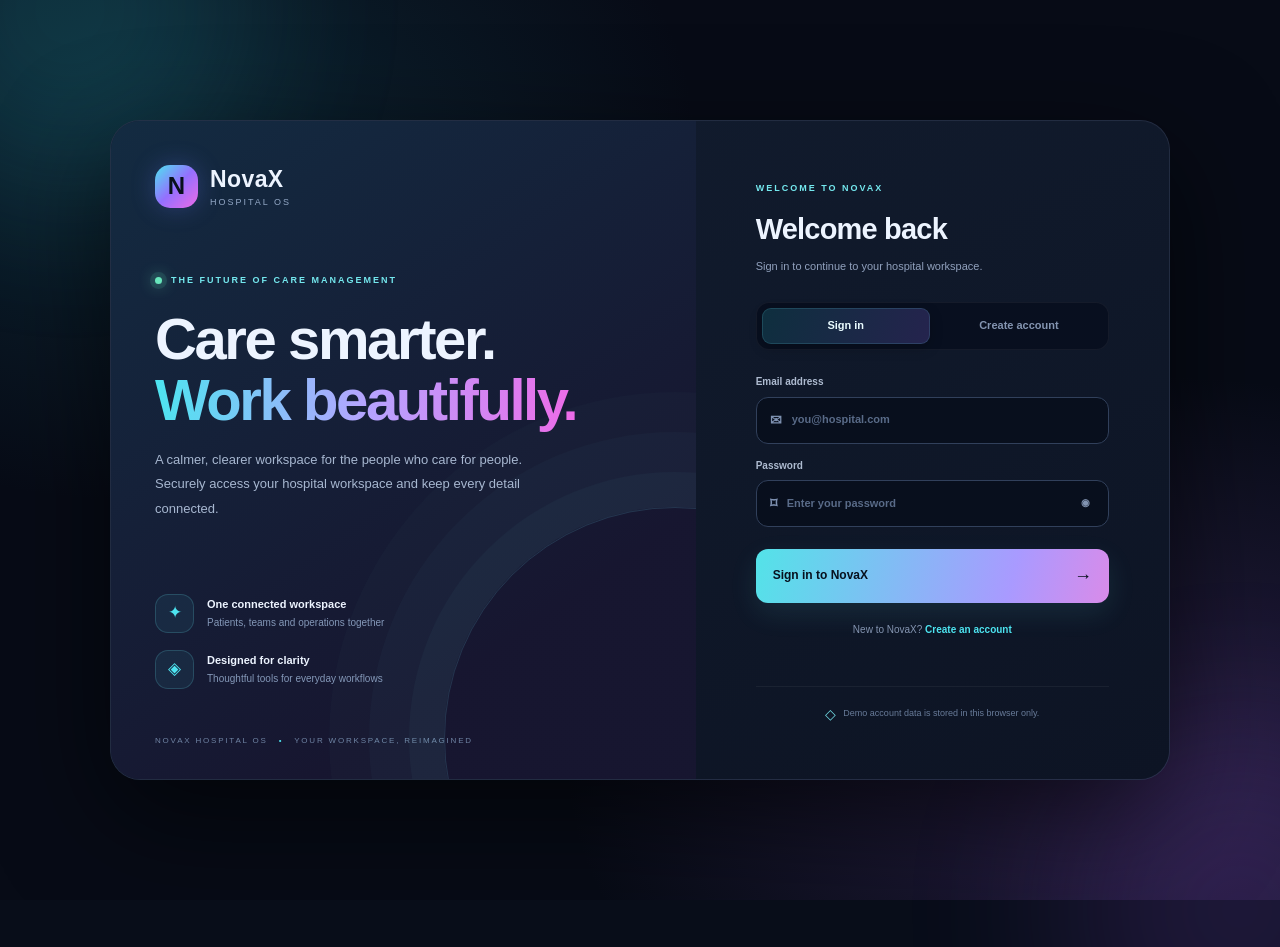
==== frontend/index.html @ 5b9815b8 "HTML and JS files are added" ====
<!doctype html>
<html lang="en">
<head>
    <meta charset="utf-8">
    <meta name="viewport" content="width=device-width, initial-scale=1">
    <title>NovaX | Hospital Management System</title>
    <link rel="stylesheet" href="style.css">
    <script src="script.js" defer></script>
</head>
<body>

<div class="auth-screen" id="authScreen">
    <div class="auth-orb auth-orb-one"></div>
    <div class="auth-orb auth-orb-two"></div>
    <div class="auth-shell">
        <section class="auth-showcase">
            <div class="auth-brand">
                <div class="logo">N</div>
                <div><b>NovaX</b><small>HOSPITAL OS</small></div>
            </div>
            <div class="auth-showcase-copy">
                <span class="auth-kicker"><span class="pulse-dot"></span> THE FUTURE OF CARE MANAGEMENT</span>
                <h1>Care smarter.<br><span class="gradient">Work beautifully.</span></h1>
                <p>A calmer, clearer workspace for the people who care for people. Securely access your hospital workspace and keep every detail connected.</p>
            </div>
            <div class="auth-feature-list">
                <div class="auth-feature"><span>✦</span><div><b>One connected workspace</b><small>Patients, teams and operations together</small></div></div>
                <div class="auth-feature"><span>◈</span><div><b>Designed for clarity</b><small>Thoughtful tools for everyday workflows</small></div></div>
            </div>
            <div class="auth-showcase-foot">NOVAX HOSPITAL OS <span>•</span> YOUR WORKSPACE, REIMAGINED</div>
        </section>

        <section class="auth-panel">
            <div class="auth-mobile-brand">
                <div class="logo">N</div><b>NovaX</b>
            </div>
            <div class="auth-heading">
                <span class="auth-kicker">WELCOME TO NOVAX</span>
                <h2 id="authTitle">Welcome back</h2>
                <p id="authSubtitle">Sign in to continue to your hospital workspace.</p>
            </div>

            <div class="auth-tabs" role="tablist" aria-label="Authentication options">
                <button type="button" class="auth-tab active" id="loginTab" data-auth-mode="login">Sign in</button>
                <button type="button" class="auth-tab" id="registerTab" data-auth-mode="register">Create account</button>
            </div>

            <form id="loginForm" class="auth-form" autocomplete="on">
                <label class="auth-field">
                    <span>Email address</span>
                    <div class="auth-input-wrap"><span>✉</span><input id="loginEmail" type="email" placeholder="you@hospital.com" autocomplete="username" required></div>
                </label>
                <label class="auth-field">
                    <span>Password</span>
                    <div class="auth-input-wrap"><span>⌑</span><input id="loginPassword" type="password" placeholder="Enter your password" autocomplete="current-password" required><button class="password-toggle" type="button" data-toggle-password="loginPassword" aria-label="Show password">◉</button></div>
                </label>
                <button class="auth-submit" type="submit"><span>Sign in to NovaX</span><b>→</b></button>
                <p class="auth-switch">New to NovaX? <button type="button" data-switch-auth="register">Create an account</button></p>
            </form>

            <form id="registerForm" class="auth-form" autocomplete="on" hidden>
                <label class="auth-field">
                    <span>Full name</span>
                    <div class="auth-input-wrap"><span>♙</span><input id="registerName" type="text" placeholder="Your full name" autocomplete="name" maxlength="80" required></div>
                </label>
                <label class="auth-field">
                    <span>Email address</span>
                    <div class="auth-input-wrap"><span>✉</span><input id="registerEmail" type="email" placeholder="you@hospital.com" autocomplete="email" maxlength="160" required></div>
                </label>
                <label class="auth-field">
                    <span>Password</span>
                    <div class="auth-input-wrap"><span>⌑</span><input id="registerPassword" type="password" placeholder="At least 8 characters" autocomplete="new-password" minlength="8" required><button class="password-toggle" type="button" data-toggle-password="registerPassword" aria-label="Show password">◉</button></div>
                </label>
                <label class="auth-field">
                    <span>Confirm password</span>
                    <div class="auth-input-wrap"><span>⌑</span><input id="registerConfirm" type="password" placeholder="Enter your password again" autocomplete="new-password" minlength="8" required></div>
                </label>
                <button class="auth-submit" type="submit"><span>Create my account</span><b>→</b></button>
                <p class="auth-switch">Already have an account? <button type="button" data-switch-auth="login">Sign in</button></p>
            </form>

            <div class="auth-message" id="authMessage" role="status" aria-live="polite"></div>
            <div class="auth-security"><span>◇</span> Demo account data is stored in this browser only.</div>
        </section>
    </div>
</div>

<div class="app" id="mainApp">
    <aside class="side">
        <div class="brand">
            <div class="logo">N</div>
            <div><b>NovaX</b><small>HOSPITAL OS</small></div>
        </div>

        <div>
            <div class="navlabel">HOSPITAL WORKSPACE</div>
            <nav class="nav" id="nav">
                <button class="active" data-page="dashboard"><i>◈</i>Dashboard</button>
                <button data-page="patients"><i>♙</i>Patients</button>
                <button data-page="doctors"><i>✚</i>Doctors</button>
                <button data-page="departments"><i>▦</i>Departments</button>
                <button data-page="appointments"><i>◷</i>Appointments</button>
                <button data-page="prescriptions"><i>▤</i>Prescriptions</button>
                <button data-page="medicines"><i>✧</i>Medicines</button>
                <button data-page="prescriptionMedicines"><i>＋</i>Prescription Medicines</button>
                <button data-page="payments"><i>＄</i>Payments</button>
                <button data-page="expenses"><i>↗</i>Expenses</button>
                <button data-page="users"><i>♧</i>Staff & Users</button>
                <button data-page="profile"><i>◎</i>My Profile</button>
            </nav>
        </div>

        <div class="side-note">
            <div class="live">NovaX is active</div>
            Records are saved in this browser using local storage.
            Oracle database connection is not configured.
        </div>
    </aside>

    <main>
        <div class="top">
            <div class="crumb">Workspace / <b id="crumb">Dashboard</b></div>
            <div class="topright">
                <div class="topsearch">
                    <span>⌕</span>
                    <input id="globalSearch" class="input" placeholder="Search current page...">
                </div>
                <button class="avatar avatar-button" id="userAvatar" type="button" title="Open my profile" aria-label="Open my profile">NX</button>
                <button class="btn logout-btn" id="logoutButton" type="button" title="Sign out">↪ <span>Sign out</span></button>
            </div>
        </div>

        <section class="page active" id="page-dashboard">
            <div class="welcome">
                <div>
                    <div class="eyebrow">Hospital operations · overview</div>
                    <h1>Welcome to the <span class="gradient">NovaX</span></h1>
                    <p>One modern workspace for patient care, clinical teams, appointments and hospital operations.</p>
                </div>
                <button class="btn primary" onclick="go('appointments');openForm('appointments')">
                    ＋ New appointment
                </button>
            </div>

            <div class="stats">
                <div class="stat" style="--tone:var(--cyan)">
                    <div class="stathead">Patients <span class="staticon">♙</span></div>
                    <strong id="sPatients">0</strong>
                    <small>Registered patient records</small>
                </div>
                <div class="stat" style="--tone:var(--violet)">
                    <div class="stathead">Doctors <span class="staticon">✚</span></div>
                    <strong id="sDoctors">0</strong>
                    <small>Registered medical team</small>
                </div>
                <div class="stat" style="--tone:var(--pink)">
                    <div class="stathead">Appointments <span class="staticon">◷</span></div>
                    <strong id="sAppointments">0</strong>
                    <small>All appointment records</small>
                </div>
                <div class="stat" style="--tone:var(--gold)">
                    <div class="stathead">Medicines <span class="staticon">✧</span></div>
                    <strong id="sMedicines">0</strong>
                    <small>Medicine types in inventory</small>
                </div>
            </div>

            <div class="grid">
                <div class="panel">
                    <div class="panelhead">
                        <div>
                            <h2>Monthly activity</h2>
                            <div class="sub">Illustrative chart · sample activity, not live reporting</div>
                        </div>
                        <span class="pill">Overview</span>
                    </div>

                    <div class="bars">
                        <div class="barcol"><div class="barpair"><div class="bar" style="height:45%"></div><div class="bar alt" style="height:35%"></div></div><label>May</label></div>
                        <div class="barcol"><div class="barpair"><div class="bar" style="height:60%"></div><div class="bar alt" style="height:45%"></div></div><label>Jun</label></div>
                        <div class="barcol"><div class="barpair"><div class="bar" style="height:52%"></div><div class="bar alt" style="height:65%"></div></div><label>Jul</label></div>
                        <div class="barcol"><div class="barpair"><div class="bar" style="height:76%"></div><div class="bar alt" style="height:55%"></div></div><label>Aug</label></div>
                        <div class="barcol"><div class="barpair"><div class="bar" style="height:68%"></div><div class="bar alt" style="height:75%"></div></div><label>Sep</label></div>
                        <div class="barcol"><div class="barpair"><div class="bar" style="height:90%"></div><div class="bar alt" style="height:80%"></div></div><label>Oct</label></div>
                    </div>

                    <div class="legend">
                        <span><i></i>Patient visits</span>
                        <span><i class="p"></i>Appointments</span>
                    </div>
                </div>

                <div class="panel">
                    <div class="panelhead">
                        <div>
                            <h2>Appointment status</h2>
                            <div class="sub">Calculated from current records</div>
                        </div>
                    </div>
                    <div class="donutrow">
                        <div class="donut">
                            <div class="donutcenter">
                                <strong id="apptTotal">0</strong>
                                <small>appointments</small>
                            </div>
                        </div>
                        <div class="key">
                            <div><i style="--c:var(--cyan)"></i>Scheduled <b id="cScheduled">0</b></div>
                            <div><i style="--c:var(--violet)"></i>Completed <b id="cCompleted">0</b></div>
                            <div><i style="--c:var(--pink)"></i>Cancelled <b id="cCancelled">0</b></div>
                        </div>
                    </div>
                </div>
            </div>

            <div class="panel tablepanel">
                <div class="panelhead">
                    <div>
                        <h2>Recent appointments</h2>
                        <div class="sub">Linked to patient and doctor records</div>
                    </div>
                    <button class="btn" onclick="go('appointments')">Manage appointments ↗</button>
                </div>
                <div class="tablewrap">
                    <table>
                        <thead>
                            <tr>
                                <th>Appointment</th><th>Patient</th><th>Doctor</th>
                                <th>Date / Time</th><th>Status</th><th>Actions</th>
                            </tr>
                        </thead>
                        <tbody id="dashAppointments"></tbody>
                    </table>
                </div>
            </div>
        </section>

        <div id="dataPages"></div>

        <!-- PERSONAL ACCOUNT PROFILE -->
        <section class="page" id="page-profile">
            <div class="intro">
                <div>
                    <div class="eyebrow">Your account · personal settings</div>
                    <h1>My Profile</h1>
                    <p>Manage your personal information and profile picture.</p>
                </div>
            </div>

            <div class="profile-layout">
                <section class="panel profile-card">
                    <div class="profile-card-heading">
                        <div>
                            <div class="eyebrow">PERSONAL PROFILE</div>
                            <h2>Your identity</h2>
                            <p class="sub">This information is shown with your NovaX account.</p>
                        </div>
                    </div>
                    <div class="profile-photo-area">
                        <div class="profile-photo" id="profilePhotoPreview" aria-label="Profile picture preview">NX</div>
                        <div class="profile-photo-actions">
                            <label class="btn primary" for="profilePhotoInput">↑ Upload photo</label>
                            <button class="btn" type="button" id="removeProfilePhoto">Remove photo</button>
                            <input id="profilePhotoInput" type="file" accept="image/png,image/jpeg,image/webp" hidden>
                            <small>JPG, PNG or WEBP · up to 5 MB</small>
                        </div>
                    </div>
                    <form id="profileForm" class="profile-form">
                        <div class="fields">
                            <div class="field">
                                <label for="profileName">Full name</label>
                                <input class="input" id="profileName" name="name" type="text" maxlength="80" required>
                            </div>
                            <div class="field">
                                <label for="profileEmail">Email address</label>
                                <input class="input" id="profileEmail" name="email" type="email" maxlength="160" required>
                            </div>
                        </div>
                        <div class="profile-form-actions">
                            <button class="btn primary" type="submit">Save profile changes</button>
                            <span class="hint" id="profileSaveMessage" role="status" aria-live="polite"></span>
                        </div>
                    </form>
                </section>

                <aside class="panel profile-account-card">
                    <div class="eyebrow">ACCOUNT DETAILS</div>
                    <h2>Account information</h2>
                    <div class="profile-detail"><span>Account status</span><b><i class="profile-status-dot"></i> Active</b></div>
                    <div class="profile-detail"><span>Member since</span><b id="profileCreatedAt">—</b></div>
                    <div class="profile-detail"><span>Account ID</span><b id="profileAccountId">—</b></div>
                    <div class="profile-note">Your profile details and picture are saved locally in this browser, alongside your NovaX account.</div>
                </aside>
            </div>
        </section>

        <div class="footer">NOVAX HOSPITAL OS · Frontend demo · Not connected to Oracle database</div>
    </main>
</div>

<div class="modal" id="modal">
    <div class="modalbox">
        <div class="panelhead">
            <div>
                <div class="eyebrow">NovaX record manager</div>
                <h2 id="modalTitle" style="margin-top:6px">Add record</h2>
            </div>
            <button class="btn" type="button" onclick="closeForm()">✕ Close</button>
        </div>
        <form id="recordForm">
            <div id="fields" class="fields"></div>
            <div class="modalactions">
                <button class="btn" type="button" onclick="closeForm()">Cancel</button>
                <button class="btn primary" type="submit">Save record</button>
            </div>
        </form>
    </div>
</div>

<div class="toast" id="toast"></div>
</body>
</html>
---- frontend/style.css ----
:root {
    --bg: #080d19;
    --panel: #111a2d;
    --panel2: #15213a;
    --line: #273550;
    --text: #edf4ff;
    --muted: #91a1bd;
    --cyan: #4de4f0;
    --violet: #9470ff;
    --pink: #ed6be8;
    --gold: #f5c96b;
    --green: #66dfb0;
    --danger: #ff7da6;
}

* {
    box-sizing: border-box;
}

body {
    margin: 0;
    background:
        radial-gradient(ellipse at 80% -10%, #28205c 0, transparent 34%),
        radial-gradient(ellipse at 0% 30%, #10364a 0, transparent 28%),
        var(--bg);
    color: var(--text);
    font: 14px/1.45 Inter, "Segoe UI", Arial, sans-serif;
}

button, input, select, textarea {
    font: inherit;
}

button {
    cursor: pointer;
    transition: 0.18s;
}

button:hover {
    filter: brightness(1.12);
    transform: translateY(-1px);
}

.app {
    display: grid;
    grid-template-columns: 245px minmax(0, 1fr);
    min-height: 100vh;
}

.side {
    height: 100vh;
    position: sticky;
    top: 0;
    background: #080f1df0;
    border-right: 1px solid #ffffff12;
    padding: 23px 15px;
    display: flex;
    flex-direction: column;
    gap: 25px;
    z-index: 4;
    overflow-y: auto;
}

.brand {
    display: flex;
    gap: 11px;
    align-items: center;
    padding: 0 7px;
}

.logo {
    width: 43px;
    height: 43px;
    border-radius: 15px;
    display: grid;
    place-items: center;
    color: #08101d;
    font-size: 24px;
    font-weight: 900;
    background: linear-gradient(135deg, var(--cyan), var(--violet), var(--pink));
    box-shadow: 0 0 25px #6c7aff44;
}

.brand b {
    font-size: 22px;
    letter-spacing: 0.5px;
}

.brand small {
    display: block;
    color: var(--muted);
    font-size: 10px;
    letter-spacing: 2px;
}

.navlabel {
    font-size: 10px;
    letter-spacing: 1.8px;
    color: #667894;
    padding: 0 12px 7px;
}

.nav {
    display: grid;
    gap: 5px;
}

.nav button {
    border: 0;
    background: transparent;
    color: #a1afc9;
    text-align: left;
    padding: 11px 12px;
    border-radius: 12px;
    display: flex;
    gap: 12px;
    align-items: center;
}

.nav button.active,
.nav button:hover {
    background: linear-gradient(100deg, #4de4f01b, #9470ff24);
    color: white;
    box-shadow: inset 3px 0 var(--cyan);
}

.nav i {
    font-style: normal;
    width: 20px;
    text-align: center;
    font-size: 17px;
}

.side-note {
    margin-top: auto;
    padding: 14px;
    border: 1px solid var(--line);
    border-radius: 16px;
    background: linear-gradient(145deg, #15243a, #101629);
    color: var(--muted);
    font-size: 11px;
}

.live {
    color: var(--green);
    margin-bottom: 8px;
}

.live::before {
    content: "";
    display: inline-block;
    width: 7px;
    height: 7px;
    border-radius: 50%;
    background: var(--green);
    margin-right: 7px;
}

main {
    padding: 25px clamp(15px, 3vw, 38px) 45px;
    min-width: 0;
}

.top {
    display: flex;
    align-items: center;
    justify-content: space-between;
    gap: 14px;
    margin-bottom: 27px;
}

.crumb {
    font-size: 12px;
    color: var(--muted);
}

.crumb b {
    color: var(--cyan);
    font-weight: 600;
}

.topright {
    display: flex;
    align-items: center;
    gap: 10px;
}

.topsearch {
    width: min(270px, 35vw);
    position: relative;
}

.topsearch span {
    position: absolute;
    left: 12px;
    top: 10px;
    color: var(--muted);
}

.topsearch input {
    width: 100%;
    padding: 10px 12px 10px 34px;
}

.avatar {
    width: 38px;
    height: 38px;
    display: grid;
    place-items: center;
    border-radius: 13px;
    background: linear-gradient(135deg, var(--violet), var(--pink));
    font-weight: 800;
}

.welcome {
    display: flex;
    justify-content: space-between;
    align-items: flex-end;
    gap: 18px;
    margin-bottom: 24px;
}

.eyebrow {
    font-size: 10px;
    color: var(--cyan);
    letter-spacing: 2px;
    text-transform: uppercase;
    font-weight: 800;
}

.welcome h1 {
    font-size: clamp(28px, 3.4vw, 42px);
    letter-spacing: -1.4px;
    line-height: 1.12;
    margin: 9px 0;
}

.gradient {
    background: linear-gradient(90deg, var(--cyan), #b5a4ff, var(--pink));
    background-clip: text;
    color: transparent;
}

.welcome p,
.intro p {
    color: var(--muted);
    font-size: 12px;
    margin: 0;
}

.btn {
    border: 1px solid #4de4f04a;
    background: #4de4f010;
    color: var(--cyan);
    border-radius: 11px;
    padding: 10px 14px;
    font-weight: 700;
    font-size: 12px;
}

.btn.primary {
    border: 0;
    background: linear-gradient(110deg, var(--cyan), #a09aff);
    color: #08101c;
    box-shadow: 0 8px 22px #4de4f01b;
}

.btn.danger {
    border-color: #ff7da64a;
    color: var(--danger);
    background: #ff7da60c;
}

.btn.small {
    padding: 6px 9px;
    font-size: 11px;
}

.stats {
    display: grid;
    grid-template-columns: repeat(4, minmax(0, 1fr));
    gap: 13px;
    margin-bottom: 17px;
}

.stat,
.panel {
    background: linear-gradient(145deg, #141e32f2, #0f1729f5);
    border: 1px solid #9ab5ed19;
    border-radius: 19px;
    box-shadow: 0 12px 35px #00000012;
}

.stat {
    padding: 17px;
    position: relative;
    overflow: hidden;
}

.stat::after {
    content: "";
    position: absolute;
    right: -36px;
    top: -45px;
    width: 100px;
    height: 100px;
    border-radius: 50%;
    background: var(--tone, var(--cyan));
    opacity: 0.08;
}

.stathead {
    display: flex;
    justify-content: space-between;
    align-items: center;
    color: var(--muted);
    font-size: 11px;
}

.staticon {
    width: 34px;
    height: 34px;
    border-radius: 11px;
    background: #4de4f014;
    color: var(--tone, var(--cyan));
    display: grid;
    place-items: center;
    font-size: 17px;
}

.stat strong {
    font-size: 29px;
    display: block;
    margin: 14px 0 5px;
}

.stat small {
    color: var(--muted);
    font-size: 10px;
}

.grid {
    display: grid;
    grid-template-columns: minmax(0, 1.5fr) minmax(250px, 0.8fr);
    gap: 15px;
    margin-bottom: 17px;
}

.panel {
    padding: 19px;
    min-width: 0;
}

.panelhead {
    display: flex;
    align-items: center;
    justify-content: space-between;
    gap: 12px;
    margin-bottom: 16px;
}

.panel h2 {
    font-size: 15px;
    margin: 0;
}

.sub {
    color: var(--muted);
    font-size: 10px;
    margin-top: 4px;
}

.bars {
    height: 170px;
    display: flex;
    align-items: flex-end;
    gap: 13px;
    padding: 10px 5px 0;
    border-bottom: 1px solid var(--line);
    background: repeating-linear-gradient(
        to bottom,
        transparent 0,
        transparent 41px,
        #ffffff09 42px
    );
}

.barcol {
    height: 100%;
    flex: 1;
    display: flex;
    flex-direction: column;
    justify-content: flex-end;
    align-items: center;
    gap: 8px;
}

.barpair {
    height: calc(100% - 17px);
    display: flex;
    align-items: flex-end;
    gap: 4px;
}

.bar {
    width: clamp(9px, 2vw, 22px);
    border-radius: 5px 5px 1px 1px;
    background: linear-gradient(var(--cyan), #5d7cff);
}

.bar.alt {
    background: linear-gradient(var(--violet), var(--pink));
}

.barcol label {
    font-size: 10px;
    color: var(--muted);
}

.legend {
    display: flex;
    gap: 14px;
    margin-top: 13px;
    color: var(--muted);
    font-size: 10px;
}

.legend i {
    display: inline-block;
    width: 7px;
    height: 7px;
    border-radius: 3px;
    background: var(--cyan);
    margin-right: 5px;
}

.legend i.p {
    background: var(--violet);
}

.donutrow {
    display: flex;
    align-items: center;
    justify-content: center;
    gap: 21px;
    padding: 9px;
}

.donut {
    width: 128px;
    height: 128px;
    border-radius: 50%;
    background: conic-gradient(
        var(--cyan) 0 50%,
        var(--violet) 50% 75%,
        var(--pink) 75%
    );
    display: grid;
    place-items: center;
    position: relative;
    flex-shrink: 0;
}

.donut::before {
    content: "";
    position: absolute;
    width: 84px;
    height: 84px;
    border-radius: 50%;
    background: #11192b;
}

.donutcenter {
    z-index: 1;
    text-align: center;
}

.donutcenter strong {
    font-size: 24px;
    display: block;
}

.donutcenter small {
    font-size: 10px;
    color: var(--muted);
}

.key {
    display: grid;
    gap: 11px;
    font-size: 11px;
    color: var(--muted);
}

.key i {
    display: inline-block;
    width: 8px;
    height: 8px;
    border-radius: 3px;
    background: var(--c);
    margin-right: 6px;
}

.tablepanel {
    margin-bottom: 17px;
    overflow: hidden;
}

.tablewrap {
    overflow: auto;
}

table {
    width: 100%;
    border-collapse: collapse;
    white-space: nowrap;
}

th {
    font-size: 10px;
    letter-spacing: 0.7px;
    text-transform: uppercase;
    text-align: left;
    color: #7485a2;
    padding: 12px;
    border-bottom: 1px solid var(--line);
}

td {
    font-size: 12px;
    padding: 12px;
    border-bottom: 1px solid #ffffff09;
    color: #dce6f8;
}

tbody tr:hover {
    background: #ffffff04;
}

tbody tr:last-child td {
    border-bottom: 0;
}

.person {
    display: flex;
    gap: 9px;
    align-items: center;
}

.personicon {
    width: 32px;
    height: 32px;
    border-radius: 10px;
    background: #4de4f015;
    color: var(--cyan);
    display: grid;
    place-items: center;
    font-weight: 800;
    font-size: 10px;
}

.person small {
    display: block;
    color: var(--muted);
    font-size: 10px;
    margin-top: 2px;
}

.pill {
    display: inline-block;
    padding: 5px 8px;
    border-radius: 7px;
    background: #4de4f014;
    color: var(--cyan);
    font-size: 10px;
}

.pill.good {
    color: var(--green);
    background: #66dfb015;
}

.pill.warn {
    color: var(--gold);
    background: #f5c96b15;
}

.pill.bad {
    color: var(--pink);
    background: #ed6be815;
}

.page {
    display: none;
    scroll-margin-top: 15px;
}

.page.active {
    display: block;
    animation: fade 0.2s ease;
}

@keyframes fade {
    from {
        opacity: 0.4;
        transform: translateY(4px);
    }

    to {
        opacity: 1;
        transform: none;
    }
}

.intro {
    display: flex;
    justify-content: space-between;
    align-items: flex-end;
    gap: 14px;
    margin: 5px 0 20px;
}

.intro h1 {
    font-size: 30px;
    margin: 7px 0;
}

.tools {
    display: flex;
    gap: 9px;
    align-items: center;
}

.input {
    width: 100%;
    background: #0b1323;
    color: white;
    border: 1px solid var(--line);
    border-radius: 10px;
    padding: 10px 11px;
    outline: none;
}

.input:focus {
    border-color: var(--cyan);
}

.tools .input {
    width: 230px;
    max-width: 40vw;
}

.empty {
    text-align: center;
    padding: 28px;
    color: var(--muted);
}

.footer {
    text-align: center;
    color: #5c6b85;
    font-size: 10px;
    padding: 20px;
}

.modal {
    display: none;
    position: fixed;
    inset: 0;
    background: #030713c9;
    backdrop-filter: blur(9px);
    z-index: 20;
    place-items: center;
    padding: 16px;
}

.modal.show {
    display: grid;
}

.modalbox {
    width: min(650px, 100%);
    max-height: 91vh;
    overflow: auto;
    background: linear-gradient(145deg, #17233b, #0d1425);
    border: 1px solid #ffffff1a;
    border-radius: 21px;
    padding: 21px;
    box-shadow: 0 25px 90px #0009;
}

.fields {
    display: grid;
    grid-template-columns: repeat(2, minmax(0, 1fr));
    gap: 13px;
}

.field label {
    display: block;
    color: var(--muted);
    font-size: 11px;
    margin-bottom: 6px;
}

.field.full {
    grid-column: 1 / -1;
}

.field textarea {
    min-height: 70px;
    resize: vertical;
}

.modalactions {
    display: flex;
    justify-content: flex-end;
    gap: 9px;
    margin-top: 18px;
}

.toast {
    position: fixed;
    bottom: 22px;
    right: 22px;
    z-index: 40;
    display: none;
    background: #172840;
    border: 1px solid #4de4f05a;
    border-radius: 13px;
    padding: 13px 17px;
    box-shadow: 0 12px 40px #0008;
}

.toast.show {
    display: block;
}

.hint {
    color: var(--muted);
    font-size: 11px;
    line-height: 1.6;
}

@media (max-width: 1050px) {
    .stats {
        grid-template-columns: repeat(2, minmax(0, 1fr));
    }

    .grid {
        grid-template-columns: 1fr;
    }

    .app {
        grid-template-columns: 215px minmax(0, 1fr);
    }

    .side {
        width: 215px;
    }
}

@media (max-width: 700px) {
    .app {
        display: block;
    }

    .side {
        height: auto;
        position: relative;
        width: auto;
        padding: 13px;
        gap: 13px;
        border: 0;
        border-bottom: 1px solid #ffffff12;
    }

    .nav {
        display: flex;
        overflow: auto;
    }

    .navlabel,
    .side-note {
        display: none;
    }

    .nav button {
        white-space: nowrap;
        font-size: 11px;
        padding: 9px;
    }

    .top {
        margin-bottom: 20px;
    }

    .welcome {
        align-items: flex-start;
        flex-direction: column;
    }

    .stats {
        gap: 9px;
    }

    .stat {
        padding: 13px;
    }

    .stat strong {
        font-size: 24px;
    }

    .panel {
        padding: 14px;
    }

    .intro {
        align-items: flex-start;
        flex-direction: column;
    }

    .tools {
        width: 100%;
    }

    .tools .input {
        flex: 1;
        max-width: none;
    }

    .fields {
        grid-template-columns: 1fr;
    }

    .field.full {
        grid-column: auto;
    }

    main {
        padding: 17px 12px 30px;
    }

    .donutrow {
        gap: 12px;
    }

    .donut {
        width: 110px;
        height: 110px;
    }

    .donut::before {
        width: 73px;
        height: 73px;
    }
}


/* =====================================
   NovaX — Modern Premium Scrollbars
   ===================================== */

/* Firefox */
* {
    scrollbar-width: thin;
    scrollbar-color: #343b58 #0b1020;
}

/* Chrome, Edge and other WebKit browsers */
::-webkit-scrollbar {
    width: 6px;
    height: 6px;
}

::-webkit-scrollbar-track {
    background: #0b1020;
    border-radius: 20px;
}

::-webkit-scrollbar-thumb {
    background: linear-gradient(
        180deg,
        #42dff5 0%,
        #8580ff 55%,
        #d65ce8 100%
    );
    border-radius: 20px;
    border: 1px solid #0b1020;
}

::-webkit-scrollbar-thumb:hover {
    background: linear-gradient(
        180deg,
        #76efff 0%,
        #a39cff 55%,
        #ee8bfa 100%
    );
}

/* Sidebar scrollbar */
.side {
    scrollbar-width: thin;
    scrollbar-color: #343b58 transparent;
}

.side::-webkit-scrollbar {
    width: 5px;
}

.side::-webkit-scrollbar-track {
    background: transparent;
}

.side::-webkit-scrollbar-thumb {
    background: #343b58;
    border-radius: 20px;
}

.side::-webkit-scrollbar-thumb:hover {
    background: linear-gradient(
        180deg,
        #42dff5,
        #a66cff
    );
}

/* Main dashboard scrolling */
main {
    scrollbar-width: thin;
    scrollbar-color: #343b58 transparent;
}

main::-webkit-scrollbar {
    width: 6px;
}

main::-webkit-scrollbar-track {
    background: transparent;
}

main::-webkit-scrollbar-thumb {
    background: #343b58;
    border-radius: 20px;
}

main::-webkit-scrollbar-thumb:hover {
    background: #8580ff;
}


/* =========================================================
   NovaX — Premium sign-in and registration experience
   ========================================================= */
.app-locked { display: none !important; }

.auth-screen {
    position: fixed;
    inset: 0;
    z-index: 100;
    display: grid;
    place-items: center;
    overflow: auto;
    padding: 34px;
    background:
        radial-gradient(ellipse at 12% 15%, #164b5c66 0, transparent 34%),
        radial-gradient(ellipse at 90% 85%, #553a8066 0, transparent 36%),
        #070b16;
    transition: opacity .45s ease, visibility .45s ease;
}
.auth-screen.auth-hidden {
    opacity: 0;
    visibility: hidden;
    pointer-events: none;
}
.auth-orb {
    position: fixed;
    width: 360px;
    height: 360px;
    border-radius: 50%;
    filter: blur(90px);
    opacity: .15;
    pointer-events: none;
    animation: authFloat 12s ease-in-out infinite alternate;
}
.auth-orb-one { background: #31d9e8; top: -170px; left: -110px; }
.auth-orb-two { background: #a45bfa; right: -140px; bottom: -190px; animation-delay: -5s; }
@keyframes authFloat {
    from { transform: translate3d(0, 0, 0) scale(.9); }
    to { transform: translate3d(45px, 35px, 0) scale(1.15); }
}
.auth-shell {
    position: relative;
    display: grid;
    grid-template-columns: minmax(0, 1.05fr) minmax(390px, .85fr);
    width: min(1060px, 100%);
    min-height: 660px;
    border: 1px solid #b7c8ff20;
    border-radius: 30px;
    overflow: hidden;
    background: #10182ad9;
    box-shadow: 0 35px 110px #0009, inset 0 1px #ffffff12;
    backdrop-filter: blur(22px);
    animation: authEnter .7s cubic-bezier(.2,.8,.2,1) both;
}
@keyframes authEnter {
    from { opacity: 0; transform: translateY(22px) scale(.985); }
    to { opacity: 1; transform: translateY(0) scale(1); }
}
.auth-showcase {
    position: relative;
    display: flex;
    flex-direction: column;
    justify-content: space-between;
    padding: 42px 44px 32px;
    overflow: hidden;
    background:
        linear-gradient(145deg, #132c42ed, #17152fea 75%),
        #142039;
}
.auth-showcase::before {
    content: "";
    position: absolute;
    width: 460px;
    height: 460px;
    right: -210px;
    bottom: -190px;
    border: 1px solid #75eaff25;
    border-radius: 50%;
    box-shadow: 0 0 0 35px #75eaff08, 0 0 0 75px #75eaff06, 0 0 0 115px #75eaff04;
}
.auth-brand, .auth-mobile-brand { display: flex; align-items: center; gap: 12px; position: relative; z-index: 1; }
.auth-brand b, .auth-mobile-brand b { font-size: 23px; letter-spacing: .4px; }
.auth-brand small { display: block; color: #93a8c6; font-size: 9px; letter-spacing: 2px; }
.auth-showcase-copy { position: relative; z-index: 1; max-width: 470px; margin: 45px 0; }
.auth-kicker {
    display: inline-flex;
    align-items: center;
    gap: 9px;
    color: #74e8ee;
    font-size: 9px;
    font-weight: 800;
    letter-spacing: 2px;
}
.pulse-dot {
    width: 7px; height: 7px; border-radius: 50%;
    background: #68e7bc; box-shadow: 0 0 0 5px #68e7bc1c, 0 0 15px #68e7bc;
}
.auth-showcase h1 {
    margin: 20px 0 17px;
    font-size: clamp(39px, 5vw, 58px);
    line-height: 1.05;
    letter-spacing: -2.4px;
}
.auth-showcase-copy p { max-width: 410px; color: #a7b7d0; font-size: 13px; line-height: 1.9; }
.auth-feature-list { position: relative; z-index: 1; display: grid; gap: 17px; }
.auth-feature { display: flex; align-items: center; gap: 13px; }
.auth-feature > span {
    display: grid; place-items: center; width: 39px; height: 39px;
    border: 1px solid #6de5ed30; border-radius: 13px;
    color: var(--cyan); background: #4de4f012; font-size: 17px;
}
.auth-feature b { display: block; font-size: 11px; }
.auth-feature small { display: block; color: #8498b8; font-size: 10px; margin-top: 3px; }
.auth-showcase-foot { color: #6f83a3; font-size: 8px; letter-spacing: 1.8px; margin-top: 32px; }
.auth-showcase-foot span { color: var(--cyan); padding: 0 7px; }
.auth-panel {
    display: flex;
    flex-direction: column;
    justify-content: center;
    padding: 54px clamp(28px, 5vw, 60px);
    background: linear-gradient(155deg, #111b2df2, #0d1424f7);
}
.auth-mobile-brand { display: none; }
.auth-heading { margin-bottom: 26px; }
.auth-heading h2 { margin: 12px 0 7px; font-size: 29px; letter-spacing: -.8px; }
.auth-heading p { margin: 0; color: var(--muted); font-size: 11px; line-height: 1.7; }
.auth-tabs {
    display: grid; grid-template-columns: 1fr 1fr; gap: 5px;
    padding: 5px; margin-bottom: 25px; border-radius: 13px;
    background: #080f1f; border: 1px solid #ffffff0d;
}
.auth-tab {
    padding: 10px; border: 0; border-radius: 9px; color: #8495b1;
    background: transparent; font-size: 11px; font-weight: 700;
}
.auth-tab.active {
    color: #eafcff;
    background: linear-gradient(110deg, #2bc8d52c, #9270ff35);
    box-shadow: inset 0 0 0 1px #6de5ed26, 0 4px 14px #0003;
}
.auth-form { display: grid; gap: 15px; animation: authFormIn .28s ease both; }
.auth-form[hidden] { display: none; }
@keyframes authFormIn { from { opacity: .3; transform: translateY(6px); } to { opacity: 1; transform: none; } }
.auth-field { display: grid; gap: 7px; color: #aebbd0; font-size: 10px; font-weight: 700; }
.auth-input-wrap {
    display: flex; align-items: center; gap: 10px; min-height: 47px;
    padding: 0 13px; border: 1px solid #31405b; border-radius: 12px;
    background: #080f1d; transition: border-color .2s, box-shadow .2s, transform .2s;
}
.auth-input-wrap:focus-within {
    border-color: #53dce8; box-shadow: 0 0 0 3px #4de4f016, 0 8px 24px #0002;
    transform: translateY(-1px);
}
.auth-input-wrap > span { color: #7e91b1; font-size: 14px; }
.auth-input-wrap input {
    width: 100%; min-width: 0; border: 0; outline: 0; color: #f0f5ff;
    background: transparent; padding: 13px 0; font-size: 11px;
}
.auth-input-wrap input::placeholder { color: #596b88; }
.password-toggle { border: 0; background: transparent; color: #8294b2; padding: 5px; }
.auth-submit {
    display: flex; align-items: center; justify-content: space-between;
    margin-top: 7px; padding: 14px 17px; border: 0; border-radius: 12px;
    color: #07111e; font-size: 12px; font-weight: 800;
    background: linear-gradient(105deg, #53e3e8, #a99aff 72%, #d98be9);
    box-shadow: 0 10px 28px #5bd9e51c; transition: transform .2s, box-shadow .2s, filter .2s;
}
.auth-submit:hover { transform: translateY(-2px); box-shadow: 0 14px 32px #5bd9e538; filter: brightness(1.06); }
.auth-submit b { font-size: 18px; }
.auth-submit:disabled { opacity: .65; cursor: wait; }
.auth-submit.is-loading span::after { content: "…"; }
.auth-switch { text-align: center; margin: 5px 0 0; color: #8495b1; font-size: 10px; }
.auth-switch button { border: 0; padding: 0; background: transparent; color: var(--cyan); font-weight: 800; }
.auth-message { min-height: 18px; margin-top: 13px; font-size: 10px; line-height: 1.5; }
.auth-message.error { color: #ff91ad; }
.auth-message.success { color: #72e5ba; }
.auth-security {
    display: flex; align-items: center; justify-content: center; gap: 7px;
    margin-top: 17px; padding-top: 17px; border-top: 1px solid #ffffff0d;
    color: #687b99; font-size: 9px; text-align: center;
}
.auth-security span { color: #72dce5; font-size: 14px; }
.logout-btn { display: inline-flex; align-items: center; gap: 7px; }
@media (max-width: 800px) {
    .auth-screen { padding: 16px; }
    .auth-shell { grid-template-columns: 1fr; width: min(500px, 100%); min-height: 0; }
    .auth-showcase { display: none; }
    .auth-panel { padding: 30px clamp(22px, 7vw, 40px); }
    .auth-mobile-brand { display: flex; margin-bottom: 30px; }
    .auth-mobile-brand .logo { width: 38px; height: 38px; font-size: 20px; }
    .auth-mobile-brand b { font-size: 20px; }
}
@media (max-width: 480px) {
    .auth-screen { padding: 10px; }
    .auth-shell { border-radius: 22px; }
    .auth-panel { padding: 24px 20px; }
    .auth-heading h2 { font-size: 25px; }
    .logout-btn span { display: none; }
}
@media (prefers-reduced-motion: reduce) {
    .auth-orb, .auth-shell, .auth-form { animation: none !important; }
    .auth-screen, .auth-submit, .auth-input-wrap { transition: none !important; }
}


/* =========================================================
   NOVAX MY PROFILE — account identity and profile picture
   ========================================================= */
.avatar-button {
    padding: 0;
    border: 0;
    overflow: hidden;
    color: #08101d;
}
.avatar-button img {
    width: 100%;
    height: 100%;
    display: block;
    object-fit: cover;
}
.avatar-button.has-photo {
    background: #17243b;
    box-shadow: 0 0 0 2px #4de4f055;
}
.profile-layout {
    display: grid;
    grid-template-columns: minmax(0, 1.5fr) minmax(250px, .8fr);
    gap: 16px;
    align-items: start;
}
.profile-card, .profile-account-card { min-width: 0; }
.profile-card-heading h2, .profile-account-card h2 {
    margin: 7px 0 4px;
    font-size: 18px;
}
.profile-card-heading .sub { margin-bottom: 0; }
.profile-photo-area {
    display: flex;
    align-items: center;
    gap: 20px;
    padding: 22px 0;
    margin: 18px 0;
    border-top: 1px solid #ffffff10;
    border-bottom: 1px solid #ffffff10;
}
.profile-photo {
    width: 108px;
    height: 108px;
    flex: 0 0 108px;
    display: grid;
    place-items: center;
    overflow: hidden;
    border-radius: 30px;
    color: #08101d;
    font-size: 32px;
    font-weight: 900;
    background: linear-gradient(135deg, var(--cyan), var(--violet), var(--pink));
    box-shadow: 0 12px 32px #4de4f01c;
}
.profile-photo img { width: 100%; height: 100%; object-fit: cover; }
.profile-photo-actions { display: flex; flex-wrap: wrap; align-items: center; gap: 9px; }
.profile-photo-actions label { cursor: pointer; }
.profile-photo-actions small { flex-basis: 100%; color: var(--muted); font-size: 10px; }
.profile-form .fields { margin-top: 8px; }
.profile-form .input { min-width: 0; }
.profile-form-actions { display: flex; align-items: center; flex-wrap: wrap; gap: 12px; margin-top: 18px; }
.profile-account-card { padding: 21px; }
.profile-account-card h2 { margin-bottom: 20px; }
.profile-detail {
    display: flex;
    justify-content: space-between;
    gap: 12px;
    padding: 13px 0;
    border-bottom: 1px solid #ffffff0d;
    font-size: 11px;
}
.profile-detail span { color: var(--muted); }
.profile-detail b { text-align: right; overflow-wrap: anywhere; }
.profile-status-dot {
    display: inline-block;
    width: 7px;
    height: 7px;
    margin-right: 5px;
    border-radius: 50%;
    background: var(--green);
    box-shadow: 0 0 10px #66dfb088;
}
.profile-note {
    margin-top: 18px;
    padding: 12px;
    border: 1px solid #4de4f022;
    border-radius: 12px;
    background: #4de4f00b;
    color: var(--muted);
    font-size: 10px;
    line-height: 1.7;
}
@media (max-width: 850px) {
    .profile-layout { grid-template-columns: 1fr; }
}
@media (max-width: 480px) {
    .profile-photo-area { align-items: flex-start; gap: 13px; }
    .profile-photo { width: 82px; height: 82px; flex-basis: 82px; border-radius: 23px; }
    .profile-photo-actions { flex-direction: column; align-items: flex-start; }
}
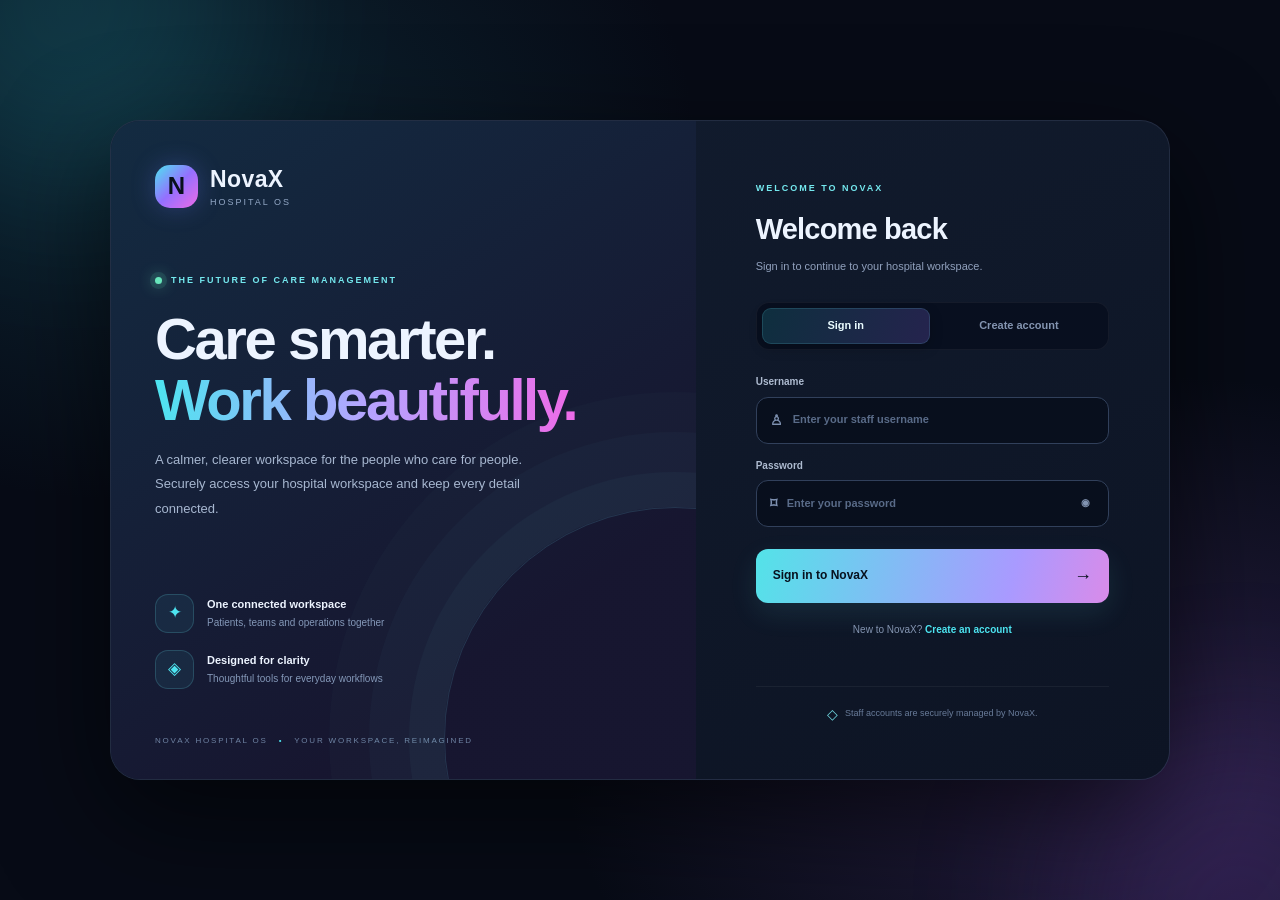
==== commit 65751702: "Prescription is connected successfully to the frontend" ====
--- a/frontend/index.html
+++ b/frontend/index.html
@@ -47,8 +47,8 @@
 
             <form id="loginForm" class="auth-form" autocomplete="on">
                 <label class="auth-field">
-                    <span>Email address</span>
-                    <div class="auth-input-wrap"><span>✉</span><input id="loginEmail" type="email" placeholder="you@hospital.com" autocomplete="username" required></div>
+                    <span>Username</span>
+                    <div class="auth-input-wrap"><span>♙</span><input id="loginUsername" type="text" placeholder="Enter your staff username" autocomplete="username" required></div>
                 </label>
                 <label class="auth-field">
                     <span>Password</span>
@@ -63,6 +63,22 @@
                     <span>Full name</span>
                     <div class="auth-input-wrap"><span>♙</span><input id="registerName" type="text" placeholder="Your full name" autocomplete="name" maxlength="80" required></div>
                 </label>
+
+
+                <label class="auth-field">
+                <span>Username</span>
+                <div class="auth-input-wrap">
+                    <span>♙</span>
+                    <input id="registerUsername"
+                    type="text"
+                    placeholder="Choose a username"
+                    autocomplete="username"
+                    maxlength="50"
+                    required>
+                    </div>
+                </label>
+
+
                 <label class="auth-field">
                     <span>Email address</span>
                     <div class="auth-input-wrap"><span>✉</span><input id="registerEmail" type="email" placeholder="you@hospital.com" autocomplete="email" maxlength="160" required></div>
@@ -80,7 +96,7 @@
             </form>
 
             <div class="auth-message" id="authMessage" role="status" aria-live="polite"></div>
-            <div class="auth-security"><span>◇</span> Demo account data is stored in this browser only.</div>
+            <div class="auth-security"><span>◇</span> Staff accounts are securely managed by NovaX.</div>
         </section>
     </div>
 </div>
